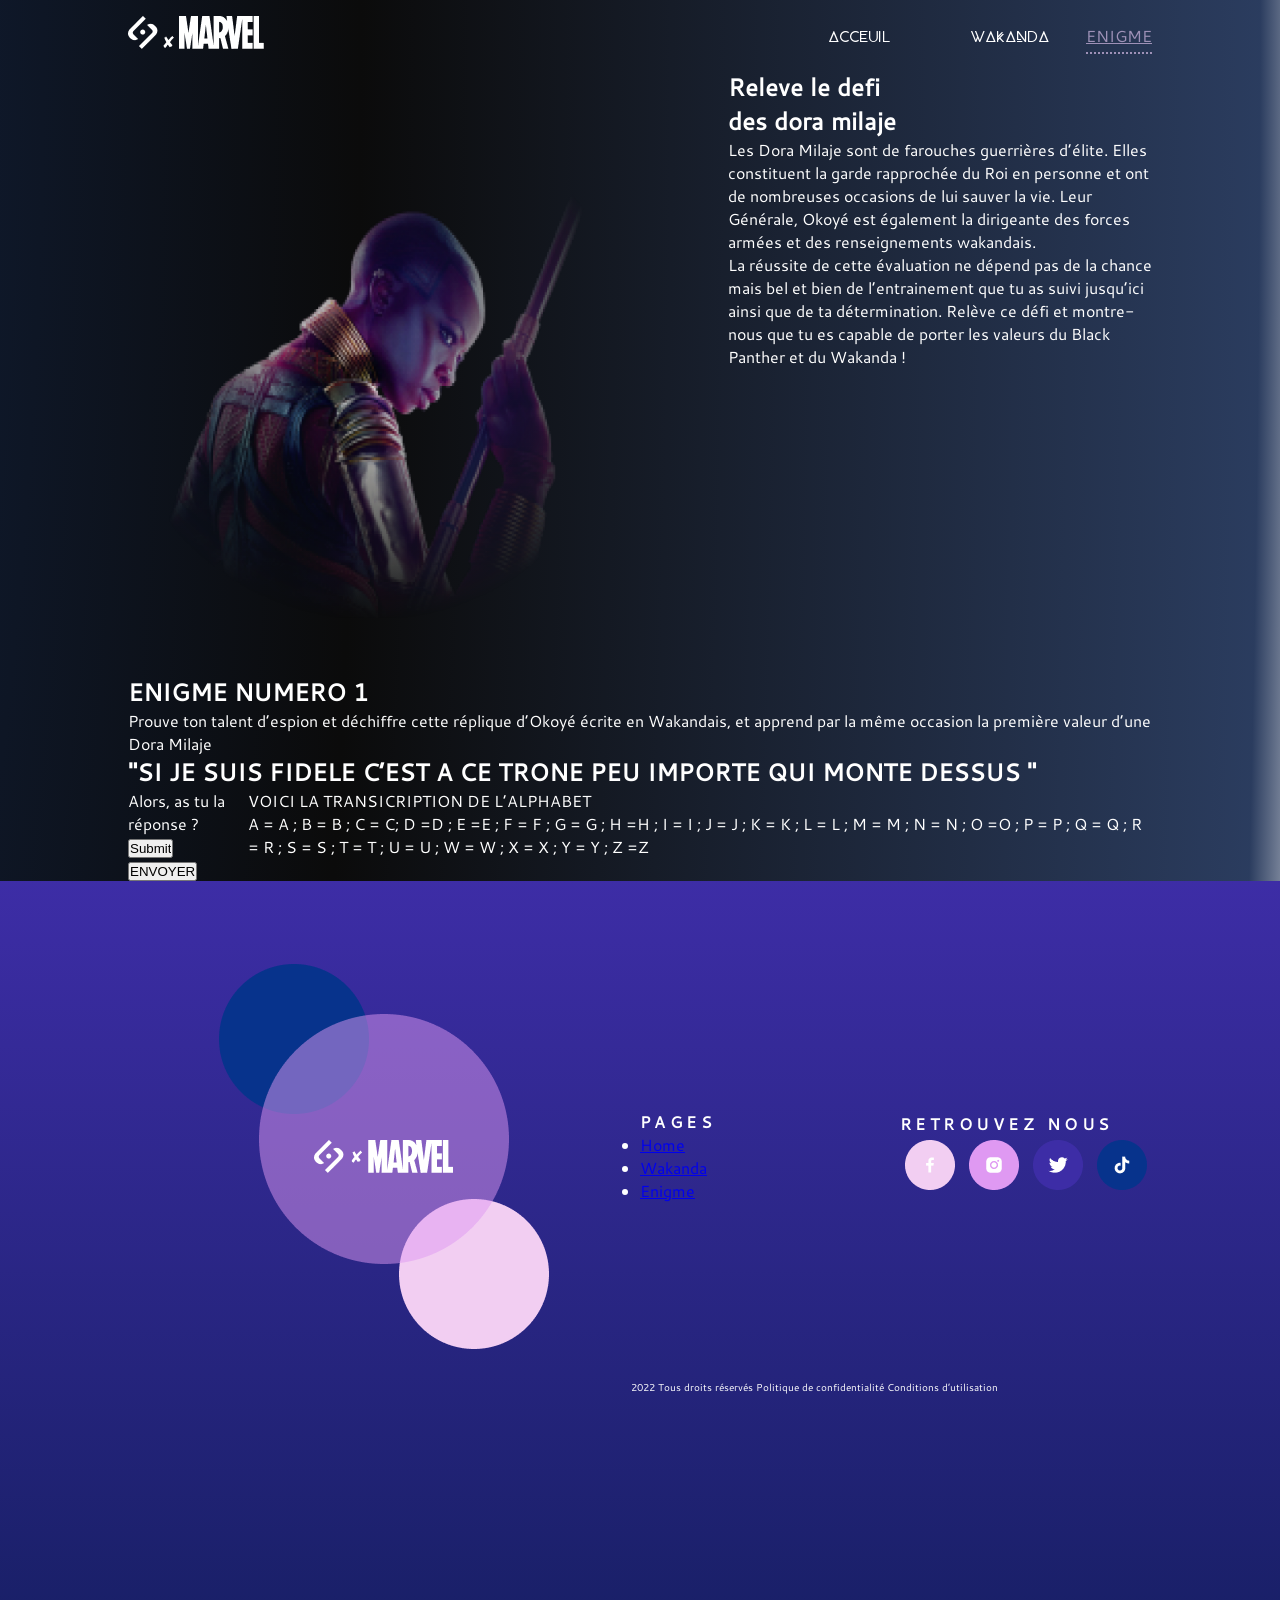
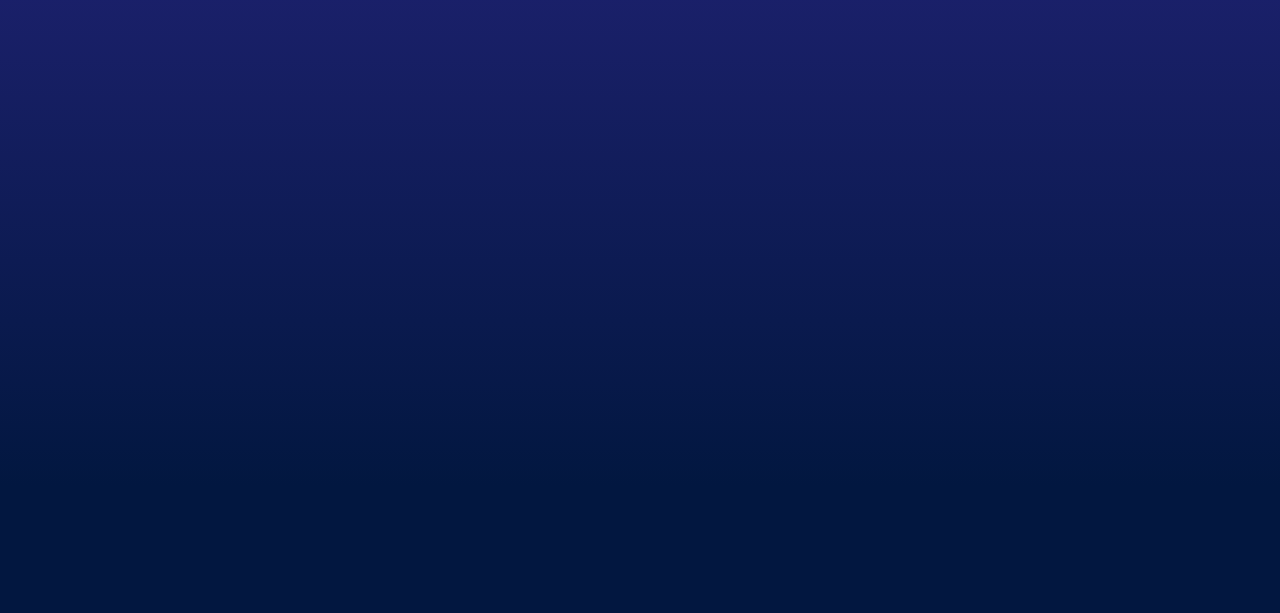
==== Enigme.html @ 69390e8b "refactoring des pages en scss" ====
<!DOCTYPE html>
<html lang="en">
<head>
    <meta charset="UTF-8">
    <meta http-equiv="X-UA-Compatible" content="IE=edge">
    <meta name="viewport" content="width=device-width, initial-scale=1.0">
    <link rel="stylesheet" href="./styles/styles.css">
    <title> ENIGME</title>
</head>
<body>
    <header>
        <nav class="navbar container">
            <div class="logo_header">
                <a href="Acceuil.html">
                    <img src="./Illustrations/Logo/icon_SAYNA.png" alt="logo">
                    <img src="./Illustrations/Logo/icon_x.png" alt="logo">
                    <img src="./Illustrations/Logo/icon_MARVEL.png" alt="logo">
                </a>
            </div>
            <div class="menu">
                <ul>
                    <li>
                        <a href="#Acceuil.html" class="navbar_link">ACCEUIL</a>

                    </li>
                    <li>
                        <a href="#Wakanda.html" class="navbar_link">WAKANDA</a>

                    </li>
                    <li>
                        <a href="#Enigme.html" class="navbar_link_active">ENIGME</a>

                    </li>
                </ul>

            </div>

        </nav>

    </header>
    <main>
        <section id="heroe">
            <div class="container">
            <div class="hero_page">
                <div class="hero_img">
                   <img src="./Illustrations/Enigme/Pantherenigme1.png" alt="image">

                </div>
                <div class="hero_text">
                    <h1>Releve le defi <br> des dora milaje</h1>
                    <div class="div1">
                        <p>Les Dora Milaje sont de farouches guerrières d’élite. Elles constituent la garde
                            rapprochée du Roi en personne et ont de nombreuses occasions de lui sauver la
                            vie. Leur Générale, Okoyé est également la dirigeante des forces armées et des
                            renseignements wakandais.</p>
                            
                        <p> La réussite de cette évaluation ne dépend pas de la chance mais bel et bien de
                            l’entrainement que tu as suivi jusqu’ici ainsi que de ta détermination. Relève ce défi
                            et montre-nous que tu es capable de porter les valeurs du Black Panther et du
                            Wakanda !</p>
                            <!-- <img src="./Illustrations/Enigme/Pantherenigme3.png" alt="image"> -->

                    </div>

                </div>

            </div>
            </div>

        </section id=wakanda>
        <section>
            <div class="container">
                <div class="titre">
                <h2>ENIGME NUMERO 1</h2>
                <p>Prouve ton talent d’espion et déchiffre cette réplique d’Okoyé écrite en Wakandais,
                    et apprend par la même occasion la première valeur d’une Dora Milaje</p>
                <h2> "SI JE SUIS FIDELE C’EST A CE TRONE
                    PEU IMPORTE QUI MONTE DESSUS "</h2>
                
                </div>
            </div>

        </section>
        <section id="forme">
            <div class="container">
                <div class="forme">
                    <div class="">
                       
                        <div class="form">
                            <label for="">Alors, as tu la réponse ?</label><br>
                            <input type="submit" placeholder="Reponse"><br>
                            <button>ENVOYER</button>

                        </div>
                    </div>
                    <div class="alphabet">
                        <p>Voici la transicription de l’alphabet </p>
                        <p>A = <span>a</span> ; B = <span>b</span> ; c = <span>c</span>; d =<span>d</span> ; e =<span>e</span> ; f = <span>f</span> ; g = <span>g</span> ; h =<span>h</span>  ; i = <span>i</span> ; j = <span>j</span> ; 

                            k = <span>k</span> ; l = <span>l</span> ; m = <span>m</span> ; n = <span>n</span> ; o =<span>o</span> ; p = <span>p</span> ; q = <span>q</span> ; r = <span>r</span> ; s = <span>s</span> ; t = <span>t</span> ;
                            
                            u = <span>u</span> ; w = <span>w</span> ; x = <span>x</span> ; y = <span>y</span> ; z =<span>z</span> </p>
                        

                    </div>
                </div>

            </div>


        </section>

    </main>
    <footer>
        <div class="container footer">
        <div class="footer_img">
            <img src="./Illustrations/Logo/footer2.png" alt="logo">
        </div>
        <div class="footer_text">
            <div>
                <h2>PAGES</h2>
                <ul>
                    <li><a href="#">Home</a></li>
                    <li><a href="#">Wakanda</a></li>
                    <li><a href="#">Enigme</a></li>
                </ul>
            </div>
            <div>
                <h2>RETROUVEZ NOUS</h2>
                <div class="icon_footer">
                    <img src="./Illustrations/Logo/footer3.png" alt="icon">
                    <img src="./Illustrations/Logo/footer4.png" alt="icon">
                    <img src="./Illustrations/Logo/footer5.png" alt="icon">
                    <img src="./Illustrations/Logo/footer6.png" alt="icon">
                    
                </div>
            </div>
                   
            </div>
        </div>
    
        </div>
        <div>
            <p> 2022 Tous droits réservés Politique de confidentialité Conditions d’utilisation</p>
        </div>

    </footer>
    
</body>
</html>
---- styles/styles.css ----
@font-face {
  font-family: "panthera";
  src: url(../font/PantheraRegular-MVZ9J.ttf);
}
@font-face {
  font-family: "beyno";
  src: url(../font/FontsFree-Net-BEYNO.ttf);
}
@font-face {
  font-family: "wakanda";
  src: url(../font/WakandaForever-Regular.ttf);
}
@font-face {
  font-family: "cantarell";
  src: url(../font/Cantarell-Regular.ttf);
}
* {
  margin: 0;
  padding: 0;
  box-sizing: border-box;
}

.container {
  width: 80%;
  margin: 0 auto;
}

body {
  background: radial-gradient(126.67% 350.28% at -21.35% 0%, #11213F 0%, #0B0B0B 39.1%, rgba(2, 23, 64, 0.837641) 94.57%, rgba(2, 23, 64, 0) 100%);
  font-family: "cantarell";
  font-size: 16px;
  color: #fff;
}

#hero .hero .blackp h1 {
  font-family: "panthera";
  font-size: 50px;
  color: #9e91b7;
}

#cinema .cine_afro .anecdote .div2 h2, #cinema .cine_afro .afro h2, #origine .origin_culte .culte h2, #origine .origin_culte .origin h2, #herow .herow h1, #protecteur .justicier .protect_text h2, #tchalla .tchalla .tchalla_text h2, #card .card .div2 .div2_text2 h2, #card .card .div1 .div1_text1 h2, #hero .hero .blackp h2 {
  font-family: "beyno";
  font-size: 30px;
  color: #9e91b7;
}

#herow .herow h2 {
  font-family: "wakanda";
  font-size: 30px;
  color: #9e91b7;
}

.navbar {
  display: flex;
  justify-content: space-between;
  align-items: center;
  padding: 16px 0;
}
.navbar .logo_header a {
  text-decoration: none;
}
.navbar .menu ul li {
  display: inline-block;
  text-decoration: none;
}
.navbar_link {
  text-decoration: none;
  color: #fff;
  margin: 0 2rem;
  padding-left: 12px;
  font-family: "beyno";
  font-size: 15px;
}
.navbar_link:hover {
  text-decoration: underline;
  color: #9e91b7;
}
.navbar_link_active {
  color: #9e91b7;
  border-bottom: 2px dotted #9e91b7;
  padding-bottom: 6px;
}

footer {
  background: linear-gradient(180deg, #3D2DA6 0%, #021740 90.43%);
  color: #fff;
  padding: 50px 0;
  background-position: center;
  background-size: auto;
}
footer .footer {
  display: flex;
  justify-content: space-between;
}
footer .footer_text {
  display: flex;
  justify-content: space-between;
  align-items: center;
  width: 50%;
}
footer .footer_text h2 {
  text-decoration: none;
  font-family: "Cantarell";
  font-size: 16px;
  letter-spacing: 0.28em;
}
footer .footer_text h2 ul {
  text-decoration: none;
  color: #fff;
  padding: 10px 0;
}
footer .footer_text h2 ul li {
  display: block;
  text-decoration: none;
}
footer .footer_text h2 ul li a {
  text-decoration: none;
  color: #fff;
  font-family: "Cantarell";
}
footer .footer_text .icon_footer img {
  padding: 5px;
}
footer .footer_img {
  display: flex;
  align-items: center;
  justify-content: center;
  background-image: url(../Illustrations/Logo/footer1.png);
  background-repeat: no-repeat;
  background-position: center;
  height: 450px;
  width: 50%;
}
footer p {
  text-align: right;
  font-family: "Cantarell";
  font-size: 10px;
  margin-right: 22%;
  padding-bottom: 60%;
}

#hero {
  height: calc(100vh - 100px);
  background-image: url(../Illustrations/Accueil/Pantherhome1..png);
  background-repeat: no-repeat;
  background-size: 60%;
  background-position: center right;
}
#hero .hero .blackp {
  width: 40%;
  position: absolute;
  top: 35%;
}
#hero .hero .blackp h2 {
  padding: 15px 0;
}
#hero .hero .blackp a {
  margin-top: 15px;
  color: #fff;
  font-size: 12px;
}
#hero .hero .blackp p {
  margin-top: 10px;
  font-size: 12px;
  width: 70%;
}

#card {
  margin-bottom: 50px;
}
#card .card {
  display: flex;
}
#card .card .div1 {
  display: flex;
  border: 1px solid #fff;
  background-color: #021740;
}
#card .card .div1 .div1_card1 img {
  padding: 0 10px;
}
#card .card .div1 .div1_text1 h2 {
  padding-top: 40px;
}
#card .card .div1 .div1_text1 p,
#card .card .div1 .div1_text1 a {
  font-size: 12px;
  color: #fff;
  text-align: justify;
  padding: 5px 0;
}
#card .card .div2 {
  display: flex;
  border: 1px solid #fff;
  background-color: #021740;
}
#card .card .div2 .div2_card2 img {
  padding: 0 10px;
}
#card .card .div2 .div2_text2 h2 {
  padding-top: 40px;
}
#card .card .div2 .div2_text2 p,
#card .card .div2 .div2_text2 a {
  font-size: 12px;
  color: #fff;
  text-align: justify;
  padding: 5px 0;
}
#card .card .div3 button {
  background-color: #021740;
  padding: 10px 17px;
  border-radius: 50%;
  position: absolute;
  border: 2px solid white;
}

#tchalla .tchalla {
  display: flex;
  justify-content: space-between;
}
#tchalla .tchalla .tchalla_text {
  width: 50%;
}
#tchalla .tchalla .tchalla_text h2 {
  padding: 20px 0;
}
#tchalla .tchalla .tchalla_text p {
  font-size: 14px;
  text-align: justify;
  padding: 10px 0;
}
#tchalla .tchalla .tchalla_img {
  background-color: #fff;
}
#tchalla .tchalla .tchalla_img .tchalla_div2 strong {
  color: #0733bc;
}
#tchalla .tchalla .tchalla_img .tchalla_div2 .p1 {
  color: #0733bc;
}

#protecteur .justicier {
  display: flex;
  justify-content: space-between;
}
#protecteur .justicier .protect_text h2 {
  padding-top: 40px;
}
#protecteur .justicier .protect_text p {
  font-size: 14px;
  color: #fff;
  text-align: justify;
  padding: 5px 0;
}

#formulaire {
  height: 800px;
}
#formulaire .formulaire {
  background-image: url(../Illustrations/Accueil/Pantherhome4.png);
  background-repeat: no-repeat;
  background-size: cover;
  height: 600px;
  display: flex;
  align-items: center;
  justify-content: center;
}
#formulaire .formulaire .contact h2 {
  margin-bottom: 20px;
}
#formulaire .formulaire .contact input {
  width: 520px;
  height: 56px;
  padding: 10px;
  border-radius: 38px;
  border: 1px solid #000;
  background-color: transparent;
}
#formulaire .formulaire .contact textarea {
  width: 520px;
  height: 156px;
  padding: 10px;
  border-radius: 38px;
  border: 1px solid #000;
  background-color: transparent;
}
#formulaire .formulaire .contact button {
  width: 174px;
  height: 54px;
  padding: 10px 0;
  background-color: #df99f2;
  border-radius: 38px;
  margin: 20px auto;
}

#herow {
  background-image: url(../Illustrations/Wakanda/Pantherwakanda1.png);
  background-repeat: no-repeat;
  background-size: cover;
  background-position: center;
  height: calc(100vh - 100px);
}
#herow .herow h1 {
  padding-top: 200px;
  font-size: 50px;
}
#herow .herow h2 {
  padding: 15px 0;
}
#herow .herow p {
  margin-top: 40px;
  font-size: 14px;
  width: 85%;
  text-align: justify;
}

#origine .origin_culte {
  display: flex;
  justify-content: space-between;
  background-image: url(../Illustrations/Wakanda/Pantherwakanda2.png);
  background-size: cover;
  background-repeat: no-repeat;
  background-position: center;
}
#origine .origin_culte .origin h2 {
  padding: 15px 0;
}
#origine .origin_culte .origin p {
  margin-top: 20px;
  font-size: 14px;
  width: 85%;
  text-align: justify;
}
#origine .origin_culte .div1 {
  height: 200px;
  width: 85%;
  border: 2px solid #021740;
  background-color: #021740;
  margin-top: 20px;
}
#origine .origin_culte .div1 a {
  display: flex;
  align-items: center;
  justify-content: center;
}
#origine .origin_culte .culte h2 {
  padding: 15px 0;
}
#origine .origin_culte .culte p {
  margin-top: 20px;
  font-size: 14px;
  width: 85%;
  text-align: justify;
}

#cinema .cine_afro {
  display: flex;
  justify-content: space-between;
}
#cinema .cine_afro .afro h2 {
  padding: 15px 0;
  width: 95%;
}
#cinema .cine_afro .afro p {
  margin-top: 20px;
  font-size: 12px;
  width: 95%;
  text-align: justify;
}
#cinema .cine_afro .anecdote .div2 h2 {
  padding: 15px 0;
}
#cinema .cine_afro .anecdote .div2 p {
  margin-top: 20px;
  font-size: 14px;
  width: 85%;
  text-align: justify;
}

#heroe .hero_page {
  display: flex;
  justify-content: space-between;
}
#heroe .hero_page .hero_img img {
  width: 600px;
  height: 600px;
}

#forme .forme {
  display: flex;
}
#forme .forme .alphabet p {
  text-transform: uppercase;
}
#forme .forme form label {
  color: #fff;
  margin-bottom: 20px;
}
#forme .forme form input {
  width: 520px;
  height: 56px;
  padding: 10px;
  border-radius: 38px;
  margin-bottom: 20px;
}
#forme .forme form button {
  width: 174px;
  height: 54px;
  padding: 10px 0;
  background-color: #df99f2;
  border-radius: 38px;
}
#forme .savoir {
  background-image: url(../Illustrations/Enigme/Pantherenigme2.png);
  background-repeat: no-repeat;
  width: 600px;
  height: 600px;
}/*# sourceMappingURL=styles.css.map */
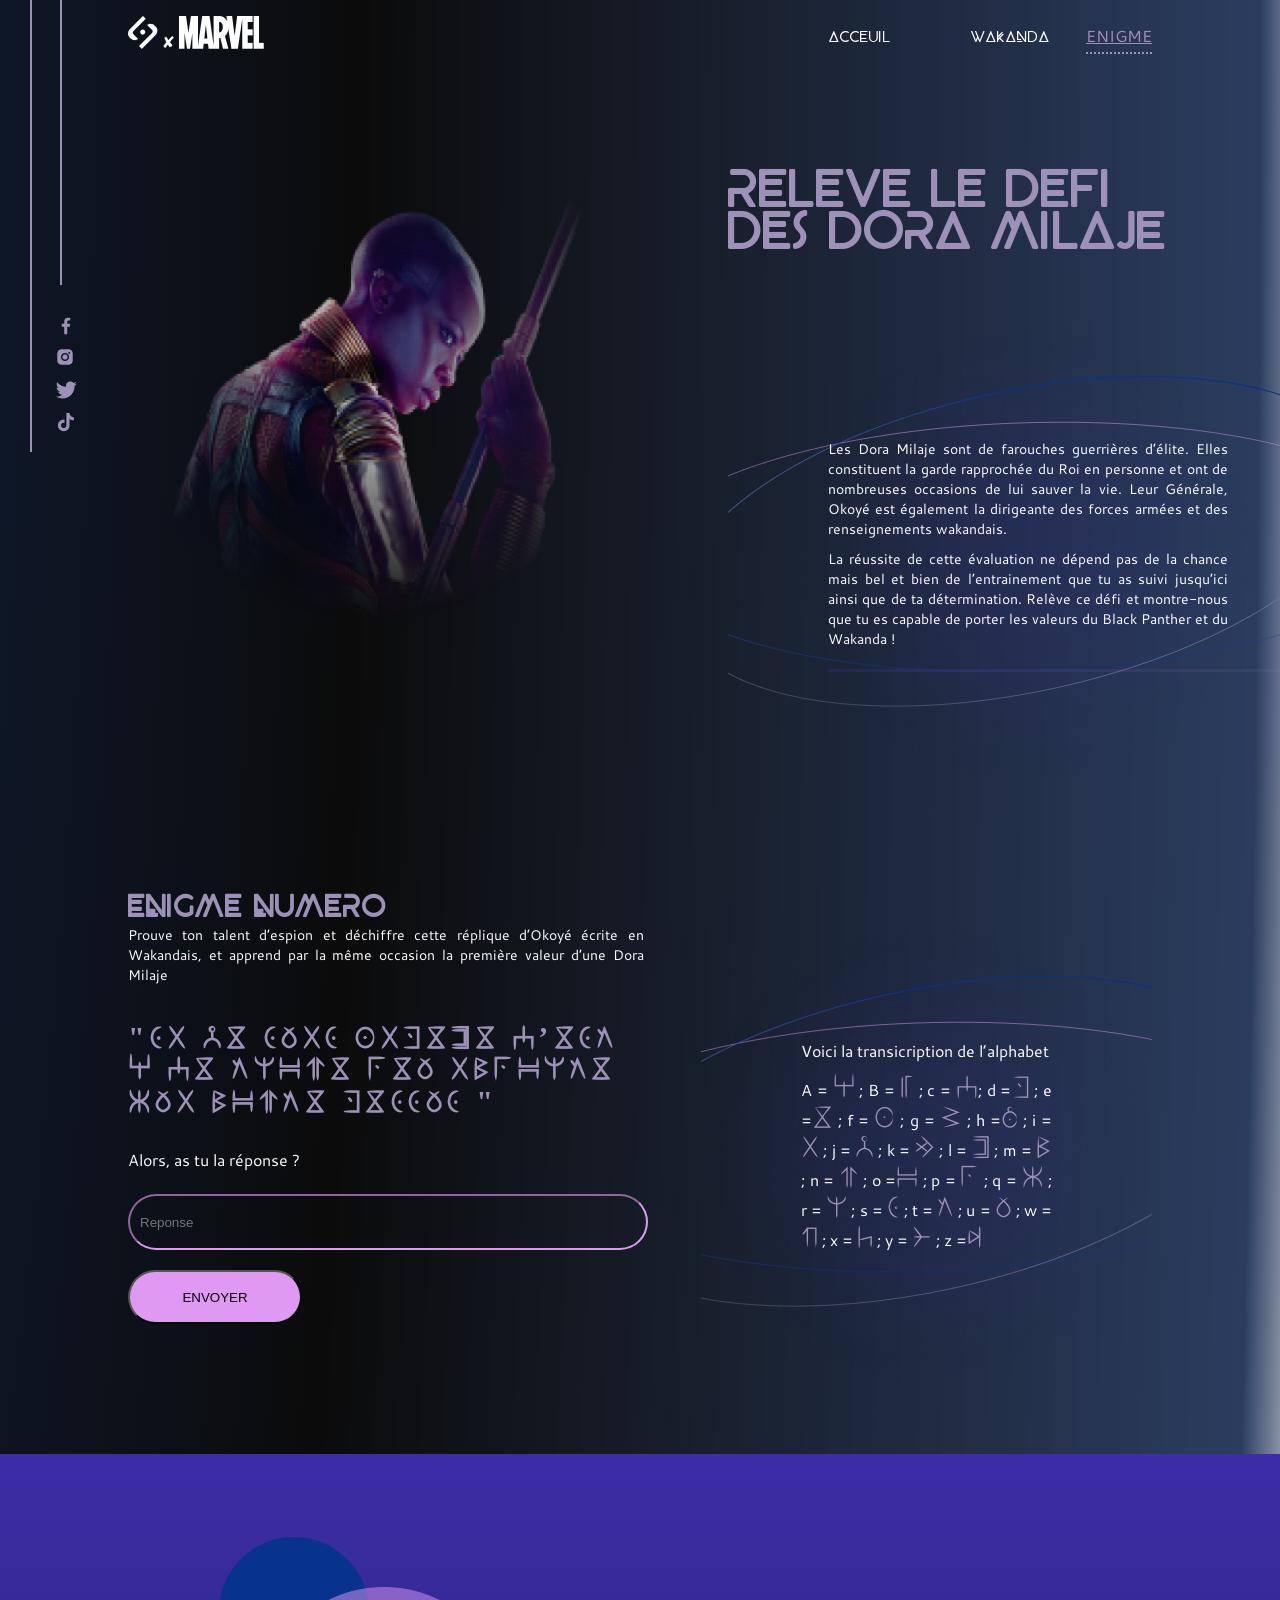
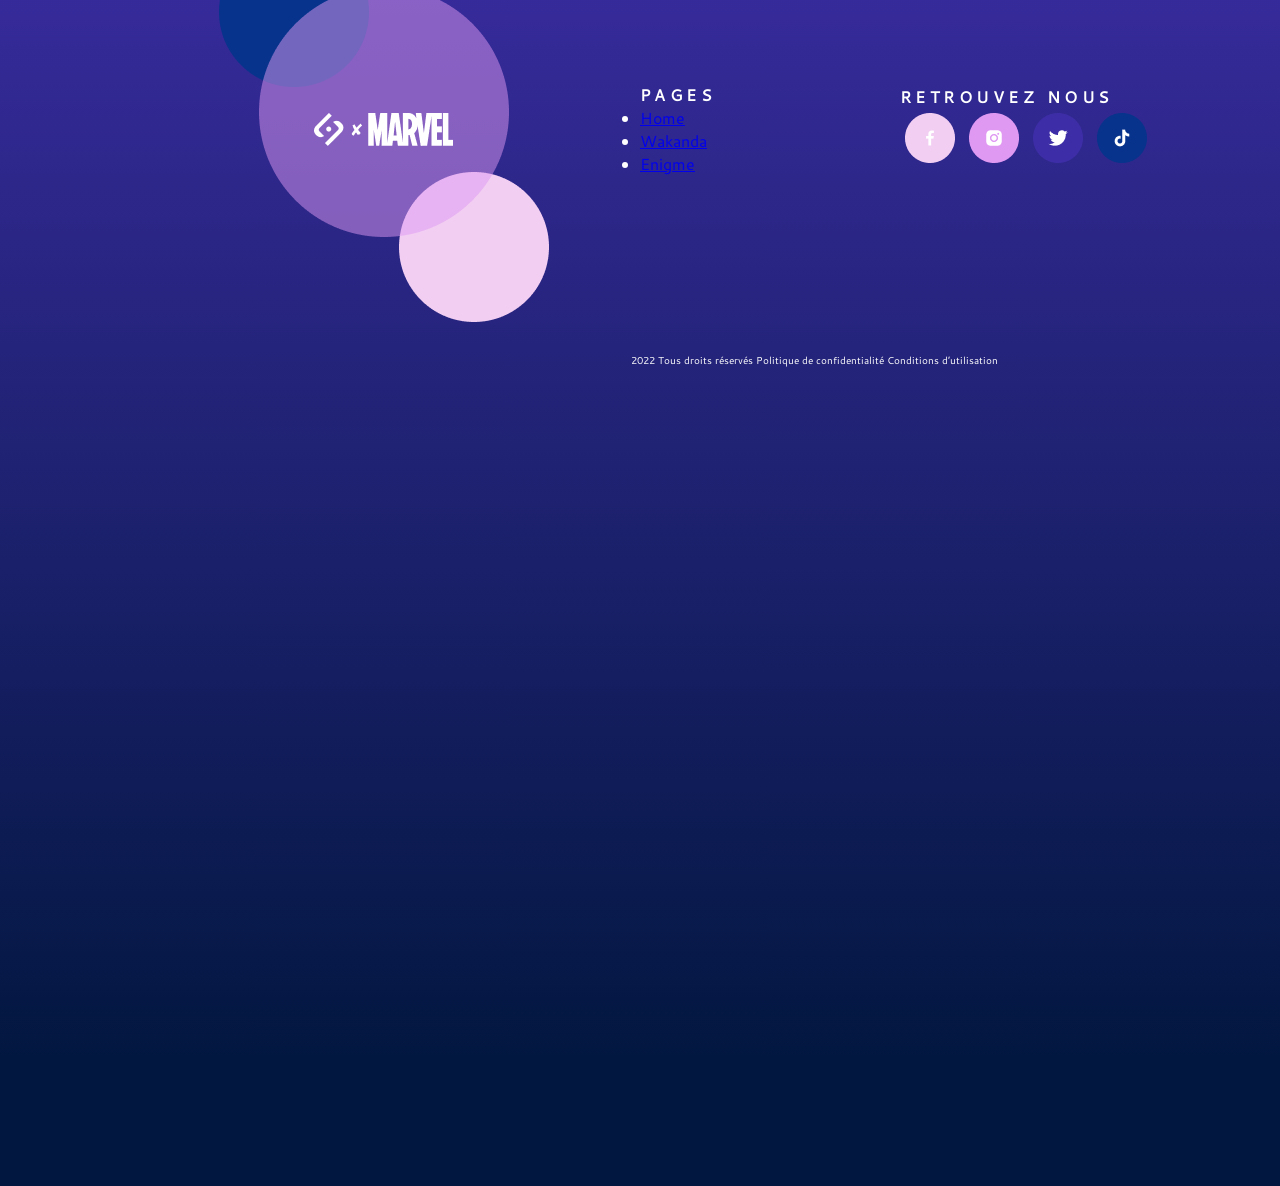
==== commit 69b0c8f6: "ajout des fichiers js" ====
--- a/Enigme.html
+++ b/Enigme.html
@@ -5,6 +5,12 @@
     <meta http-equiv="X-UA-Compatible" content="IE=edge">
     <meta name="viewport" content="width=device-width, initial-scale=1.0">
     <link rel="stylesheet" href="./styles/styles.css">
+    <script src="./js/jquery-3.6.0.js"></script>
+    <script src="./js/aos-master/aos-master/dist/aos.js"></script>
+    <script src="./js/fade-slide-scrolling/fade-slide-scrolling/dist/jqFuwatto.umd.js"></script>
+    <script>
+        AOS.init();
+      </script>
     <title> ENIGME</title>
 </head>
 <body>
@@ -39,6 +45,29 @@
 
     </header>
     <main>
+        <div class="scroll">
+            <div class="left-bar"></div>
+            <div class="mini-left-bar"></div>
+            <div class="social">
+                <img src="./Illustrations/Logo/icon_facebook.png" alt="">
+                <img src="./Illustrations/Logo/icon_instagram.png" alt="">
+                <img src="./Illustrations/Logo/icon_twitter.png" alt="">
+                <img src="./Illustrations/Logo/icon_tiktok.png" alt="">
+
+            </div>
+        </div>
+        <div class="popupbox" id="popupbox">
+            <div class="inside">
+                <h1>TON INITIATION EST <br>TERMINEE</h1>
+                <button>
+                    <h1><a>REVENIR A L'ACCEUIL </a></h1>
+                </button>
+                
+              
+            </div>
+          </div>
+      
+          <!-- fin popupbox  -->
         <section id="heroe">
             <div class="container">
             <div class="hero_page">
@@ -58,7 +87,7 @@
                             l’entrainement que tu as suivi jusqu’ici ainsi que de ta détermination. Relève ce défi
                             et montre-nous que tu es capable de porter les valeurs du Black Panther et du
                             Wakanda !</p>
-                            <!-- <img src="./Illustrations/Enigme/Pantherenigme3.png" alt="image"> -->
+                            <img src="./Illustrations/Enigme/Pantherenigme3.png"  alt="">
 
                     </div>
 
@@ -67,33 +96,36 @@
             </div>
             </div>
 
-        </section id=wakanda>
-        <section>
+        </section >
+        <section id=wakanda>
             <div class="container">
-                <div class="titre">
-                <h2>ENIGME NUMERO 1</h2>
-                <p>Prouve ton talent d’espion et déchiffre cette réplique d’Okoyé écrite en Wakandais,
-                    et apprend par la même occasion la première valeur d’une Dora Milaje</p>
-                <h2> "SI JE SUIS FIDELE C’EST A CE TRONE
-                    PEU IMPORTE QUI MONTE DESSUS "</h2>
                 
-                </div>
             </div>
 
         </section>
         <section id="forme">
             <div class="container">
                 <div class="forme">
-                    <div class="">
+                    <div class="alphabet">
+                        <div class="titre">
+                            <h2>ENIGME NUMERO 1</h2>
+                            <p>Prouve ton talent d’espion et déchiffre cette réplique d’Okoyé écrite en Wakandais,
+                                et apprend par la même occasion la première valeur d’une Dora Milaje</p>
+                            <h2 class="h2"> "SI JE SUIS FIDELE C’EST A CE TRONE
+                                PEU IMPORTE QUI MONTE DESSUS "</h2>
+                            
+                            </div>
                        
                         <div class="form">
                             <label for="">Alors, as tu la réponse ?</label><br>
-                            <input type="submit" placeholder="Reponse"><br>
+                            <br>
+                            <input type="text" placeholder="Reponse" id="Reponse"><br>
+                            <span id="invalid"></span>
                             <button>ENVOYER</button>
 
                         </div>
                     </div>
-                    <div class="alphabet">
+                    <div class="savoir">
                         <p>Voici la transicription de l’alphabet </p>
                         <p>A = <span>a</span> ; B = <span>b</span> ; c = <span>c</span>; d =<span>d</span> ; e =<span>e</span> ; f = <span>f</span> ; g = <span>g</span> ; h =<span>h</span>  ; i = <span>i</span> ; j = <span>j</span> ; 
 
@@ -145,6 +177,9 @@
         </div>
 
     </footer>
+    <script src="./js/general.js"></script>
+    <script src="./js/scroll.js"></script>
+    <script src="./js/validator.js"></script>
     
 </body>
 </html>
--- a/styles/styles.css
+++ b/styles/styles.css
@@ -38,13 +38,13 @@
   color: #9e91b7;
 }
 
-#cinema .cine_afro .anecdote .div2 h2, #cinema .cine_afro .afro h2, #origine .origin_culte .culte h2, #origine .origin_culte .origin h2, #herow .herow h1, #protecteur .justicier .protect_text h2, #tchalla .tchalla .tchalla_text h2, #card .card .div2 .div2_text2 h2, #card .card .div1 .div1_text1 h2, #hero .hero .blackp h2 {
+#forme .forme .alphabet .titre h2, #heroe .hero_page .hero_text h1, #cinema .cine_afro .anecdote .div2 h2, #cinema .cine_afro .afro h2, #origine .origin_culte .culte h2, #origine .origin_culte .origin h2, #herow .herow h1, #protecteur .justicier .protect_text h2, #tchalla .tchalla .tchalla_text h2, #card .card .div2 .div2_text2 h2, #card .card .div1 .div1_text1 h2, #hero .hero .blackp h2 {
   font-family: "beyno";
   font-size: 30px;
   color: #9e91b7;
 }
 
-#herow .herow h2 {
+#forme .savoir p span, #forme .forme .alphabet .titre .h2, #herow .herow h2 {
   font-family: "wakanda";
   font-size: 30px;
   color: #9e91b7;
@@ -163,6 +163,29 @@
   margin-top: 10px;
   font-size: 12px;
   width: 70%;
+}
+
+.scroll .left-bar, .scroll .mini-left-bar {
+  border-left: 2px solid #9e91b7;
+  height: 452px;
+  position: fixed;
+  left: 30px;
+  top: 0;
+}
+.scroll .mini-left-bar {
+  height: 285px;
+  left: 60px;
+}
+.scroll .social {
+  display: flex;
+  flex-direction: column;
+  position: fixed;
+  top: 300px;
+  left: 55px;
+  padding: 10px 0;
+}
+.scroll .social img {
+  padding: 5px 0;
 }
 
 #card {
@@ -386,34 +409,114 @@
   width: 600px;
   height: 600px;
 }
+#heroe .hero_page .hero_text h1 {
+  font-size: 50px;
+  padding-top: 100px;
+}
+#heroe .hero_page .hero_text .div1 {
+  width: 600px;
+  height: 600px;
+  padding: 180px 100px;
+  background-image: url(../Illustrations/Enigme/Pantherenigme2.png);
+  background-position: center;
+  background-repeat: no-repeat;
+}
+#heroe .hero_page .hero_text .div1 p {
+  font-size: 14px;
+  color: #fff;
+  text-align: justify;
+  padding: 5px 0;
+}
 
 #forme .forme {
   display: flex;
 }
-#forme .forme .alphabet p {
-  text-transform: uppercase;
-}
-#forme .forme form label {
+#forme .forme .alphabet .titre h2 {
+  padding-top: 40px;
+}
+#forme .forme .alphabet .titre p {
+  font-size: 14px;
+  color: #fff;
+  text-align: justify;
+  padding: 5px 0;
+  width: 90%;
+}
+#forme .forme .alphabet .titre .h2 {
+  padding: 30px 0;
+  letter-spacing: 0.28rem;
+  width: 90%;
+}
+#forme .forme .alphabet .form label {
   color: #fff;
   margin-bottom: 20px;
-}
-#forme .forme form input {
+  padding: 5px 0;
+}
+#forme .forme .alphabet .form input {
   width: 520px;
   height: 56px;
   padding: 10px;
   border-radius: 38px;
   margin-bottom: 20px;
-}
-#forme .forme form button {
+  border-color: #df99f2;
+  background-color: transparent;
+}
+#forme .forme .alphabet .form button {
   width: 174px;
   height: 54px;
   padding: 10px 0;
   background-color: #df99f2;
   border-radius: 38px;
+  margin: 0 auto;
 }
 #forme .savoir {
+  width: 800px;
+  height: 600px;
+  padding: 180px 100px;
   background-image: url(../Illustrations/Enigme/Pantherenigme2.png);
   background-repeat: no-repeat;
-  width: 600px;
-  height: 600px;
+  background-position: center;
+}
+#forme .savoir p {
+  font-size: 16px;
+  color: #fff;
+  text-align: justify;
+  padding: 5px 0;
+  width: 100%;
+}
+#forme .savoir p span {
+  text-transform: uppercase;
+}
+
+.popupbox {
+  background-color: #0733bc;
+  width: 50%;
+  height: 400px;
+  margin: auto;
+  text-align: center;
+  position: absolute;
+  top: 100px;
+  left: 300px;
+  display: none;
+}
+.popupbox .inside {
+  height: 300px;
+  padding: 50px;
+  margin: 30px;
+  background: linear-gradient(#df99f2, #0733bc);
+  border-radius: 20px;
+  border-bottom: 0;
+  box-shadow: 2px 2px 40px black;
+}
+.popupbox .inside .h1 {
+  padding: 50px;
+}
+.popupbox .inside button {
+  margin-top: 50px;
+  width: 300px;
+  height: 54px;
+  padding: 10px 0;
+  background-color: #df99f2;
+  border-radius: 38px;
+  font-size: 10px;
+  color: #9e91b7;
 }/*# sourceMappingURL=styles.css.map */
